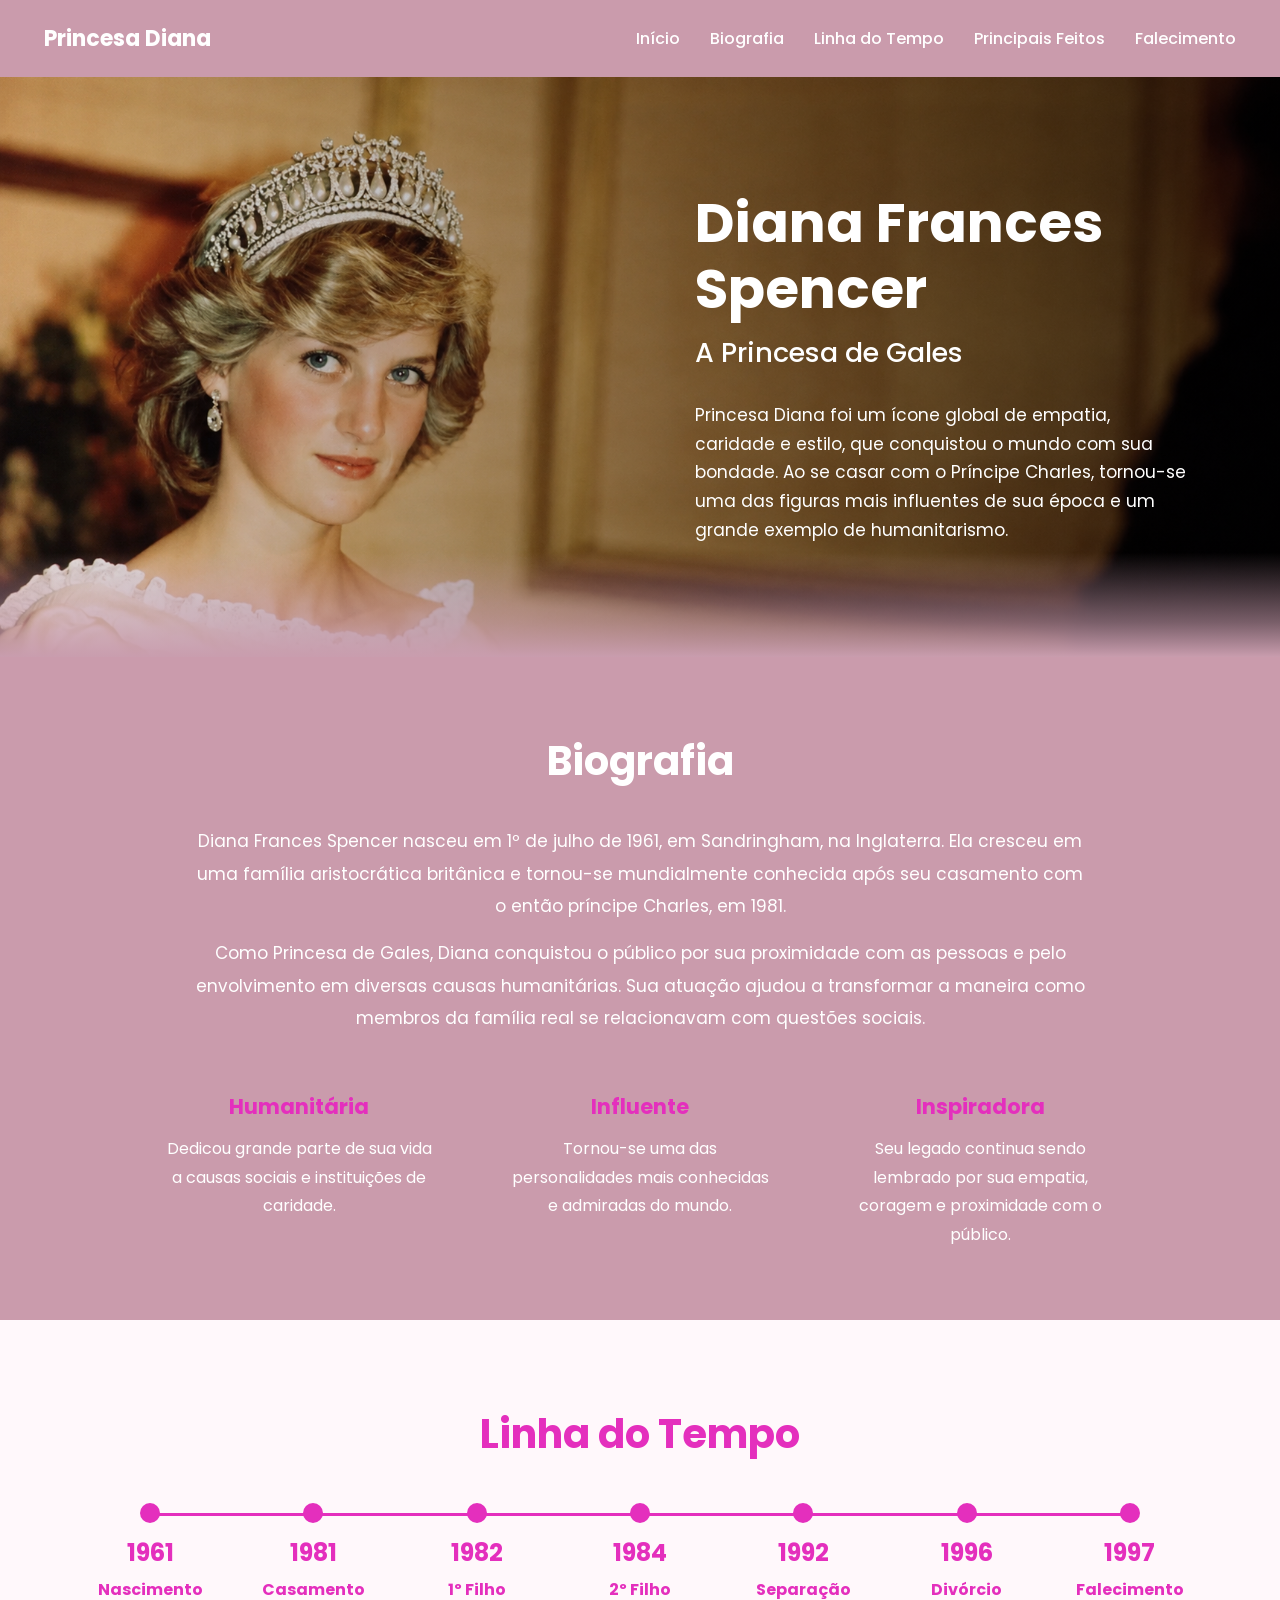
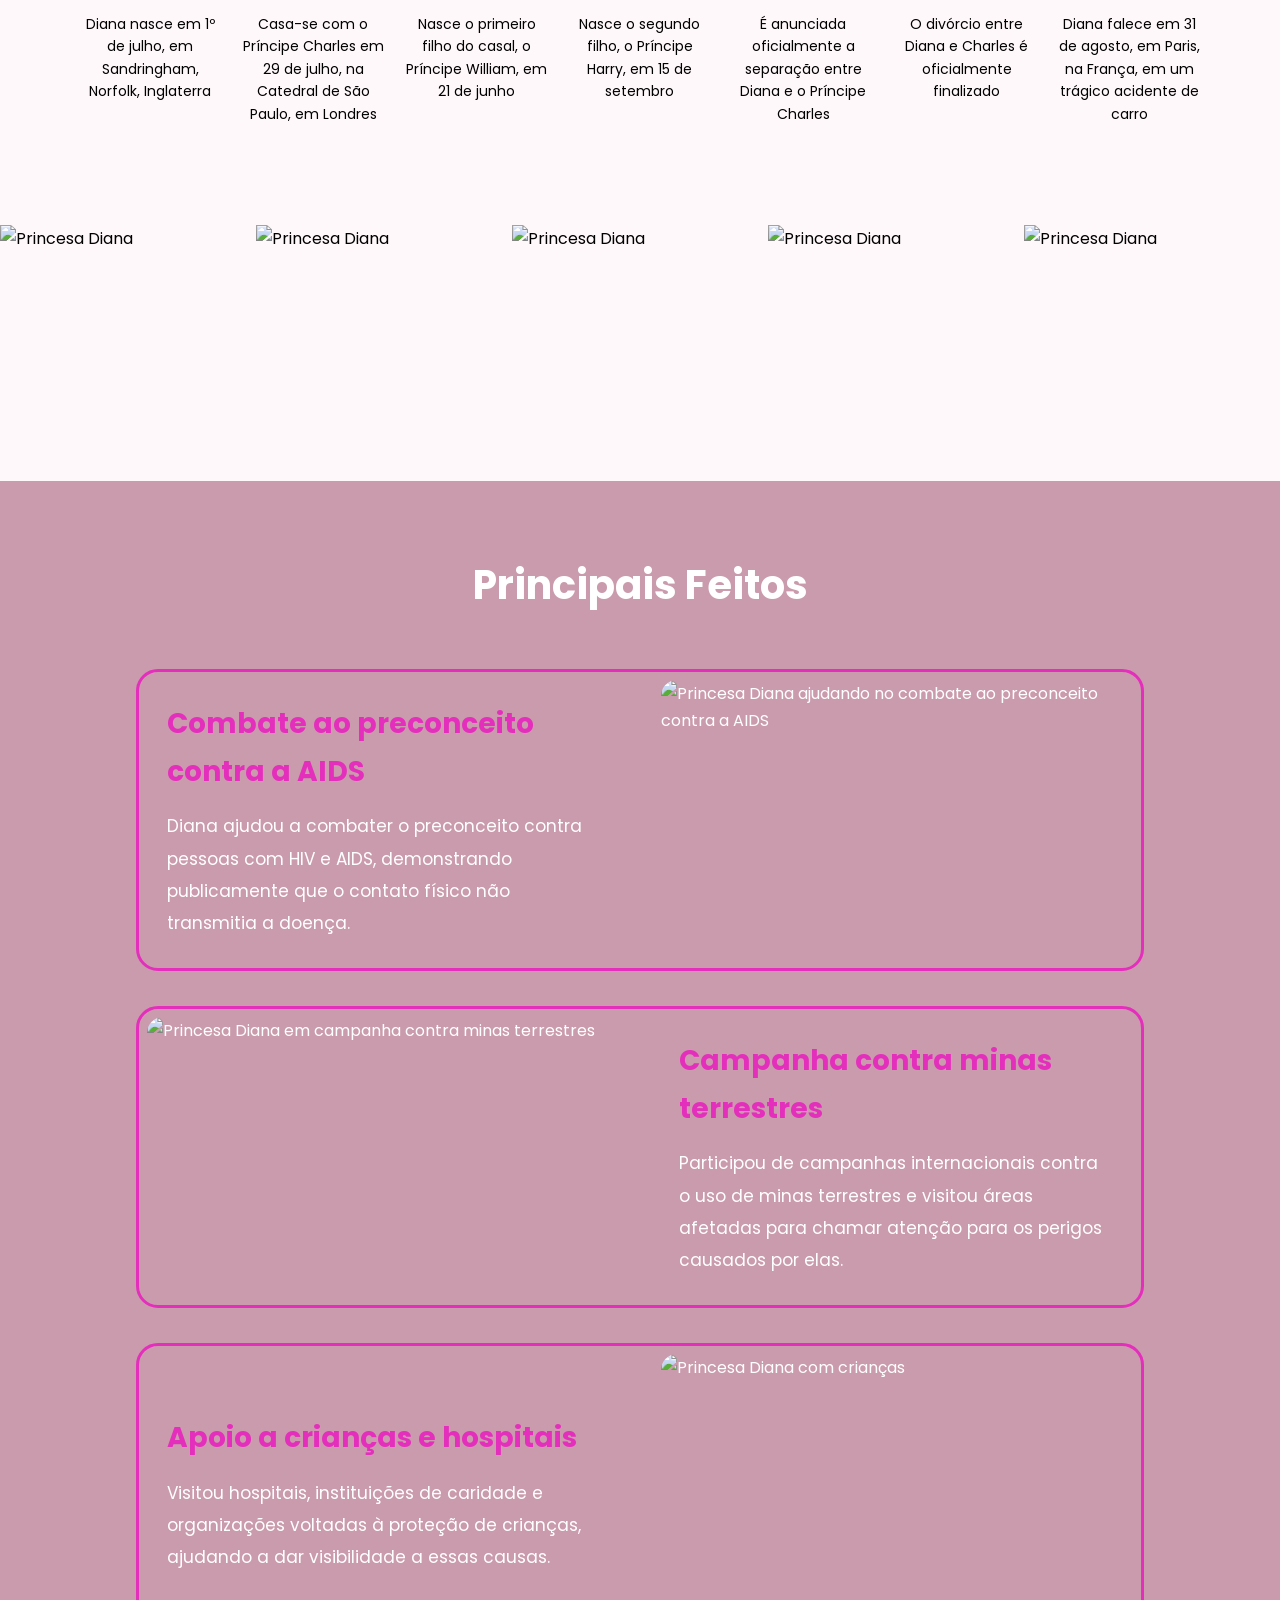
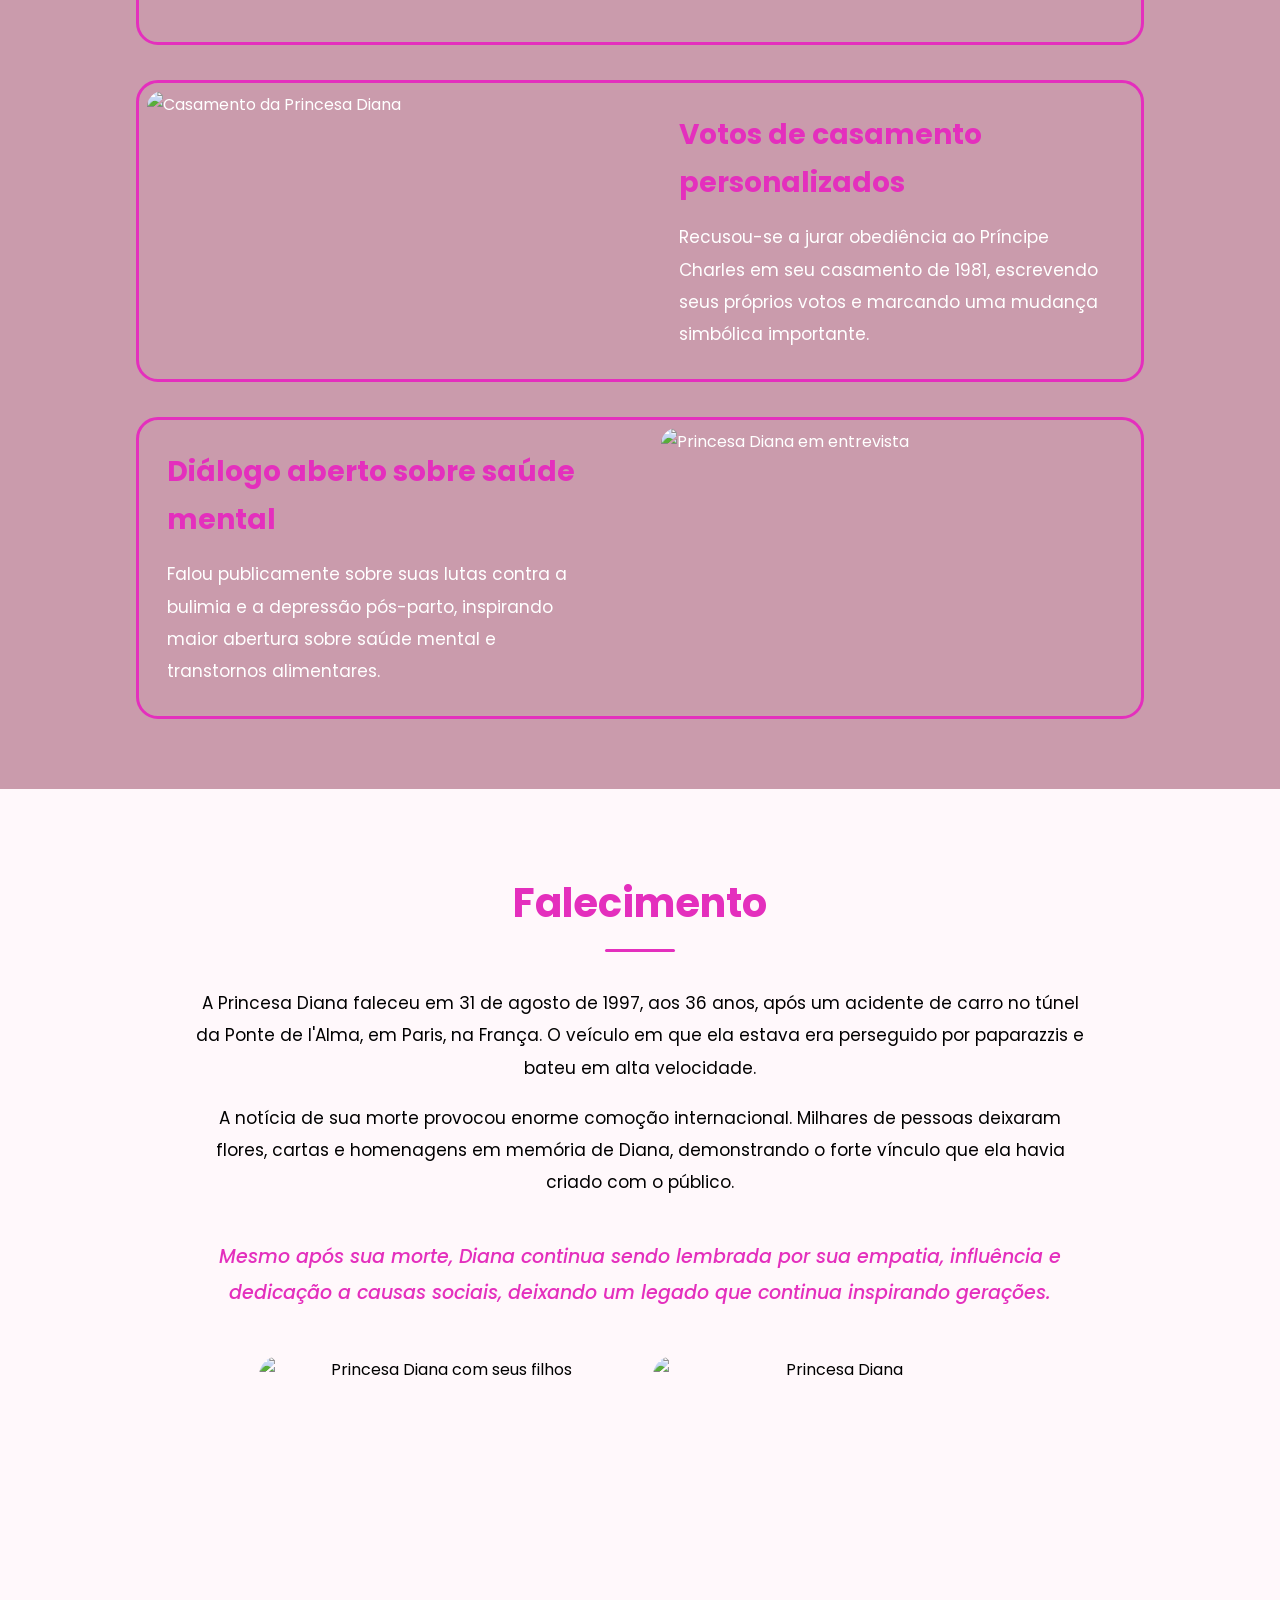
==== index.html @ 20a0e564 "Rename index-html-atividade3.html to index.html" ====
<!DOCTYPE html>
<html lang="pt-br">

<head>
    <meta charset="UTF-8">
    <meta name="viewport" content="width=device-width, initial-scale=1.0">

    <title>Princesa Diana</title>

    <link rel="stylesheet" href="style-css-atividade3.css">

    <!-- Google Fonts -->
    <link rel="preconnect" href="https://fonts.googleapis.com">
    <link rel="preconnect" href="https://fonts.gstatic.com" crossorigin>

    <link
        href="https://fonts.googleapis.com/css2?family=Poppins:wght@400;500;600;700&display=swap"
        rel="stylesheet"
    >
</head>

<body>

    <!-- CABEÇALHO -->
    <header>

        <h1>Princesa Diana</h1>

        <nav>
            <a href="#inicio">Início</a>
            <a href="#biografia">Biografia</a>
            <a href="#linhadotempo">Linha do Tempo</a>
            <a href="#feitos">Principais Feitos</a>
            <a href="#falecimento">Falecimento</a>
        </nav>

    </header>


    <main>

        <!-- APRESENTAÇÃO -->
        <section id="inicio" class="inicio">

            <div class="texto-apresentacao">

                <h1>Diana Frances Spencer</h1>

                <h2>A Princesa de Gales</h2>

                <p>
                    Princesa Diana foi um ícone global de empatia, caridade
                    e estilo, que conquistou o mundo com sua bondade.
                    Ao se casar com o Príncipe Charles, tornou-se uma das
                    figuras mais influentes de sua época e um grande exemplo
                    de humanitarismo.
                </p>

            </div>

        </section>


        <!-- BIOGRAFIA -->
        <section id="biografia" class="biografia">

            <h2>Biografia</h2>

            <div class="texto-biografia">

                <p>
                    Diana Frances Spencer nasceu em 1º de julho de 1961,
                    em Sandringham, na Inglaterra. Ela cresceu em uma família
                    aristocrática britânica e tornou-se mundialmente conhecida
                    após seu casamento com o então príncipe Charles, em 1981.
                </p>

                <p>
                    Como Princesa de Gales, Diana conquistou o público por sua
                    proximidade com as pessoas e pelo envolvimento em diversas
                    causas humanitárias. Sua atuação ajudou a transformar a
                    maneira como membros da família real se relacionavam com
                    questões sociais.
                </p>

            </div>


            <div class="destaques-biografia">

                <div class="destaque">

                    <h3>Humanitária</h3>

                    <p>
                        Dedicou grande parte de sua vida a causas sociais
                        e instituições de caridade.
                    </p>

                </div>


                <div class="destaque">

                    <h3>Influente</h3>

                    <p>
                        Tornou-se uma das personalidades mais conhecidas
                        e admiradas do mundo.
                    </p>

                </div>


                <div class="destaque">

                    <h3>Inspiradora</h3>

                    <p>
                        Seu legado continua sendo lembrado por sua empatia,
                        coragem e proximidade com o público.
                    </p>

                </div>

            </div>

        </section>


        <!-- LINHA DO TEMPO -->
<section id="linhadotempo" class="linhadotempo">

    <h2>Linha do Tempo</h2>

    <div class="timeline">

        <div class="evento">
            <div class="bolinha"></div>

            <h3>1961</h3>
            <h4>Nascimento</h4>

            <p>
                Diana nasce em 1º de julho, em Sandringham,
                Norfolk, Inglaterra
            </p>
        </div>


        <div class="evento">
            <div class="bolinha"></div>

            <h3>1981</h3>
            <h4>Casamento</h4>

            <p>
                Casa-se com o Príncipe Charles em 29 de julho,
                na Catedral de São Paulo, em Londres
            </p>
        </div>


        <div class="evento">
            <div class="bolinha"></div>

            <h3>1982</h3>
            <h4>1º Filho</h4>

            <p>
                Nasce o primeiro filho do casal,
                o Príncipe William, em 21 de junho
            </p>
        </div>


        <div class="evento">
            <div class="bolinha"></div>

            <h3>1984</h3>
            <h4>2º Filho</h4>

            <p>
                Nasce o segundo filho,
                o Príncipe Harry, em 15 de setembro
            </p>
        </div>


        <div class="evento">
            <div class="bolinha"></div>

            <h3>1992</h3>
            <h4>Separação</h4>

            <p>
                É anunciada oficialmente a separação
                entre Diana e o Príncipe Charles
            </p>
        </div>


        <div class="evento">
            <div class="bolinha"></div>

            <h3>1996</h3>
            <h4>Divórcio</h4>

            <p>
                O divórcio entre Diana e Charles
                é oficialmente finalizado
            </p>
        </div>


        <div class="evento">
            <div class="bolinha"></div>

            <h3>1997</h3>
            <h4>Falecimento</h4>

            <p>
                Diana falece em 31 de agosto,
                em Paris, na França, em um trágico acidente de carro
            </p>
        </div>

    </div>

</section>

<!-- GALERIA -->
<section class="galeria">

    <img
        src="https://blogger.googleusercontent.com/img/b/R29vZ2xl/AVvXsEgV_-WC-Y9lqdz4ePpiONSs0OyWYzkN6RGBciy7n0z_o96aWuB1ZzEbhYBw2hey-Yr7R-EsmqJgiyttWc_KDy0WjPPPBeyjDZvGcPxnbuWxohETWzq5oM4gBq33fvW2crlX0wZoBtRcsOoq/s1600/diana.jpg"
        alt="Princesa Diana"
        class="foto1"
    >

    <img
        src="https://acervo.oglobo.globo.com/incoming/21776997-0be-a3b/imagemHorizontalFotogaleria/foto4.jpg"
        alt="Princesa Diana"
        class="foto2"
    >

    <img
        src="https://acervo.oglobo.globo.com/incoming/9762817-b7c-2a5/imagemVerticalFotogaleria/foto2.jpg"
        alt="Princesa Diana"
        class="foto3"
    >

      <img
        src="https://peopleenespanol.com/thmb/kC-4543fN4zmTm_2VKKo8UBNajg=/1500x0/filters:no_upscale():max_bytes(150000):strip_icc()/gettyimages-52101728-f893e682f40e41eb892e5aacca12cb39.jpg"
        alt="Princesa Diana"
        class="foto4"
    >

    <img
        src="https://www.shutterstock.com/editorial/image-editorial/M2T7g711M2T6c84dMzcy/princess-diana-sao-paulo-orphanage-holding-child-440nw-184369d.jpg"
        alt="Princesa Diana"
        class="foto5"
    >

    

</section>


<!-- PRINCIPAIS FEITOS -->
<section id="feitos" class="feitos">

    <h2>Principais Feitos</h2>

    <div class="feitos-lista">

        <div class="feito-bloco">
            <div class="feito-texto">
                <h3>Combate ao preconceito contra a AIDS</h3>
                <p>
                    Diana ajudou a combater o preconceito contra pessoas com HIV e AIDS,
                    demonstrando publicamente que o contato físico não transmitia a doença.
                </p>
            </div>

            <div class="feito-imagem">
                <img src="https://aventurasnahistoria.com.br/wp-content/uploads/diana_aids_capa.jpg" alt="Princesa Diana ajudando no combate ao preconceito contra a AIDS">
            </div>
        </div>


        <div class="feito-bloco inverso">
            <div class="feito-texto">
                <h3>Campanha contra minas terrestres</h3>
                <p>
                    Participou de campanhas internacionais contra o uso de minas terrestres
                    e visitou áreas afetadas para chamar atenção para os perigos causados por elas.
                </p>
            </div>

            <div class="feito-imagem">
                <img src="https://s2.glbimg.com/jjFvteejEd5XpwdW0Wnbza5J6WU=/e.glbimg.com/og/ed/f/original/2022/08/31/landmine.jpg" alt="Princesa Diana em campanha contra minas terrestres">
            </div>
        </div>


        <div class="feito-bloco">
            <div class="feito-texto">
                <h3>Apoio a crianças e hospitais</h3>
                <p>
                    Visitou hospitais, instituições de caridade e organizações voltadas
                    à proteção de crianças, ajudando a dar visibilidade a essas causas.
                </p>
            </div>

            <div class="feito-imagem">
                <img src="https://acervo.oglobo.globo.com/incoming/21776997-0be-a3b/imagemHorizontalFotogaleria/foto4.jpg" alt="Princesa Diana com crianças">
            </div>
        </div>


        <div class="feito-bloco inverso">
            <div class="feito-texto">
                <h3>Votos de casamento personalizados</h3>
                <p>
                    Recusou-se a jurar obediência ao Príncipe Charles em seu casamento de 1981,
                    escrevendo seus próprios votos e marcando uma mudança simbólica importante.
                </p>
            </div>

            <div class="feito-imagem">
                <img src="https://encrypted-tbn0.gstatic.com/images?q=tbn:ANd9GcRqbaSPaxzK-7koASTGVwlEXhNeiPADoJA3aoYLay8-Ka7VDzglwNLGaDo&s=10" alt="Casamento da Princesa Diana">
            </div>
        </div>


        <div class="feito-bloco">
            <div class="feito-texto">
                <h3>Diálogo aberto sobre saúde mental</h3>
                <p>
                    Falou publicamente sobre suas lutas contra a bulimia e a depressão pós-parto,
                    inspirando maior abertura sobre saúde mental e transtornos alimentares.
                </p>
            </div>

            <div class="feito-imagem">
                <img src="https://s2-oglobo.glbimg.com/yDIKP-AQtOykNVeaC5aEJoqsERA=/20x0:953x539/888x0/smart/filters:strip_icc()/i.s3.glbimg.com/v1/AUTH_da025474c0c44edd99332dddb09cabe8/internal_photos/bs/2022/x/B/sLe4ElSCuVzvN3KvY3Rw/diana.png" alt="Princesa Diana em entrevista">
            </div>
        </div>

    </div>

</section>

<!-- FALECIMENTO -->
<section id="falecimento" class="falecimento">

    <h2>Falecimento</h2>

    <div class="conteudo-falecimento">

        <p>
            A Princesa Diana faleceu em 31 de agosto de 1997, aos 36 anos,
            após um acidente de carro no túnel da Ponte de l'Alma, em Paris,
            na França. O veículo em que ela estava era perseguido por paparazzis e bateu em alta velocidade.
        </p>

        <p>
            A notícia de sua morte provocou enorme comoção internacional. Milhares de pessoas deixaram flores, cartas e homenagens em memória de Diana, demonstrando o forte vínculo que ela havia criado com o público.
        </p>

    

        <p class="frase-final">
    Mesmo após sua morte, Diana continua sendo lembrada por sua empatia, influência e dedicação a causas sociais, deixando um legado que continua inspirando gerações.
</p>


    <div class="fotos-falecimento">

    <img
        src="https://s2-epocanegocios.glbimg.com/rBcQZf1g9mS3OhFdKBl0mZfEz4k=/0x0:1024x717/984x0/smart/filters:strip_icc()/i.s3.glbimg.com/v1/AUTH_e536e40f1baf4c1a8bf1ed12d20577fd/internal_photos/bs/2023/u/H/sJpWGKT2eNhisTPwLArg/diana1.jpg"
        alt="Princesa Diana com seus filhos"
        class="foto-falecimento"
    >

    <img
        src="https://encrypted-tbn0.gstatic.com/images?q=tbn:ANd9GcRzIh2yWj1Dw92z3nWkQrGSS_r_TCRvRSUK1skLB-NKoFEw--F7YvBPn2U&s=10"
        alt="Princesa Diana"
        class="foto-falecimento foto-falecimento-2"
    >

</div>


</section>

    </main>

<script type="module" src="https://static.cloudflareinsights.com/beacon.min.js/v4513226cdae34746b4dedf0b4dfa099e1781791509496" integrity="sha512-ZE9pZaUXND66v380QUtch/5sE9tPFh2zg45pR2PB0CVkCtOREv2AJKkSidISWkysEuQ0EH8faUU5du78bx87UQ==" data-cf-beacon='{"version":"2024.11.0","token":"7d0ccda05ae540b3a853134880d75fc8","r":1}' crossorigin="anonymous"></script>
</body>

</html>
---- style-css-atividade3.css ----
/* CONFIGURAÇÕES GERAIS */

* {
    margin: 0;
    padding: 0;
    box-sizing: border-box;
}

html {
    scroll-behavior: smooth;
}

body {
    font-family: "Poppins", sans-serif;
    background-color: #fff8fb;
    color: #000;
    line-height: 1.7;
}


/* CABEÇALHO */

header {
    background-color: #ca9bac;

    display: flex;
    justify-content: space-between;
    align-items: center;

    padding: 20px 44px;
}

header h1 {
    font-size: 22px;
    font-weight: 700;
    color: white;
}

nav {
    display: flex;
    align-items: center;
    gap: 30px;
}

nav a {
    color: white;
    text-decoration: none;

    font-size: 16px;
    font-weight: 500;
}

nav a:hover {
    color: #e42fbd;
}


/* SEÇÃO INÍCIO */

.inicio {
    min-height: 580px;

    display: flex;
    justify-content: flex-end;
    align-items: center;

    padding: 60px 90px;

    background-image:
linear-gradient(
    to bottom,
    transparent 82%,
    rgba(201, 157, 174, 0.6) 94%,
    rgb(201, 157, 174) 100%
),
        
        linear-gradient(
            to right,
            rgba(0, 0, 0, 0.05),
            rgba(0, 0, 0, 0.65)
        ),
        url("diana.png");

    background-size: cover;
    background-position: center;
    background-repeat: no-repeat;
}
/* TEXTO DA APRESENTAÇÃO */

.texto-apresentacao {
    width: 45%;
    max-width: 550px;

    color: white;
}

.texto-apresentacao h1 {
    font-size: 55px;
    line-height: 1.2;

    margin-bottom: 8px;

    color: white;
}

.texto-apresentacao h2 {
    font-size: 27px;
    font-weight: 500;

    margin-bottom: 25px;

    color: white;
}

.texto-apresentacao p {
    font-size: 17px;

    color: white;
}


/* BIOGRAFIA */

.biografia {
    background-color: #ca9bac;
    color: white;

    padding: 70px 80px;

    text-align: center;
}


/* TÍTULO DA BIOGRAFIA */

.biografia h2 {
    font-size: 40px;

    margin-bottom: 30px;
}


/* TEXTO PRINCIPAL DA BIOGRAFIA */

.texto-biografia {
    width: 80%;
    max-width: 1000px;

    margin: 0 auto 55px auto;
}

.texto-biografia p {
    font-size: 17px;
    line-height: 1.9;

    text-align: center;

    margin-bottom: 15px;
}


/* DESTAQUES DA BIOGRAFIA */

.destaques-biografia {
    width: 85%;
    max-width: 1100px;

    margin: 0 auto;

    display: flex;
    justify-content: center;
    align-items: flex-start;

    gap: 70px;
}

.destaque {
    width: 30%;

    text-align: center;
}

.destaque h3 {
    font-size: 21px;

    margin-bottom: 10px;

    color: #e42fbd;
}

.destaque p {
    font-size: 16px;
    line-height: 1.8;

    text-align: center;
}

/* LINHA DO TEMPO */

.linhadotempo {
    background-color: #fff8fb;

    text-align: center;

    padding: 80px 0 100px 0;
}

.linhadotempo h2 {
    font-size: 40px;
    color: #e42fbd;

    margin-bottom: 35px;
}


/* CONTAINER DA LINHA DO TEMPO */

.timeline {
    width: 88%;
    max-width: 1250px;

    margin: 0 auto;

    display: flex;
    justify-content: space-between;
    align-items: flex-start;

    position: relative;
}


/* LINHA HORIZONTAL */

.timeline::before {
    content: "";

    position: absolute;

    top: 10px;
    left: 6%;
    right: 6%;

    height: 3px;

    background-color: #e42fbd;
}


/* CADA EVENTO */

.evento {
    width: 13%;

    position: relative;

    text-align: center;
}


/* BOLINHAS */

.bolinha {
    width: 20px;
    height: 20px;

    background-color: #e42fbd;

    border-radius: 50%;

    margin: 0 auto 10px auto;

    position: relative;
    z-index: 1;
}


/* ANO */

.evento h3 {
    font-size: 24px;

    color: #e42fbd;

    margin-bottom: 2px;
}


/* TÍTULO DO EVENTO */

.evento h4 {
    font-size: 16px;

    color: #e42fbd;

    margin-bottom: 10px;
}


/* TEXTO DOS EVENTOS */

.evento p {
    font-size: 14px;
    line-height: 1.6;

    color: #000;

    text-align: center;
}

/* GALERIA DE FOTOS */

.galeria {
    width: 100%;

    display: flex;

    margin: 0;
    padding: 0;

    overflow: hidden;
}

.galeria img {
    width: 20%;
    aspect-ratio: 1 / 1;

    object-fit: cover;

    display: block;
}

.foto2 {
    object-position: top;
}

.foto3 {
    object-position: top;
}

.foto4 {
    object-position: top;
}

/* PRINCIPAIS FEITOS */

.feitos {
    background-color: #ca9bac;

    padding: 70px 80px;

    color: white;
}

.feitos h2 {
    font-size: 40px;

    margin-bottom: 50px;

    text-align: center;
}


/* LISTA DOS FEITOS */

.feitos-lista {
    width: 90%;
    max-width: 1200px;

    margin: 0 auto;

    display: flex;
    flex-direction: column;

    gap: 35px;
}


/* CADA BLOCO */

.feito-bloco {
    display: flex;
    align-items: center;
    justify-content: space-between;

    gap: 40px;

    border: 3px solid #e42fbd;
    border-radius: 22px;

    padding: 8px;

    overflow: hidden;
}


/* BLOCO INVERTIDO */

.feito-bloco.inverso {
    flex-direction: row-reverse;
}


/* TEXTO */

.feito-texto {
    width: 50%;

    padding: 20px;
}

.feito-texto h3 {
    font-size: 28px;

    color: #e42fbd;

    margin-bottom: 15px;
}

.feito-texto p {
    font-size: 17px;
    line-height: 1.9;

    color: white;
}


/* IMAGEM */

.feito-imagem {
    width: 50%;
}

.feito-imagem img {
    width: 100%;
    height: 280px;

    object-fit: cover;

    display: block;

    border-radius: 16px;
}

/* FALECIMENTO */

.falecimento {
    background-color: #fff8fb;

    padding: 80px 80px 90px 80px;

    text-align: center;
}

.falecimento h2 {
    font-size: 40px;

    color: #e42fbd;

    margin-bottom: 15px;
}

.falecimento h2::after {
    content: "";

    display: block;

    width: 70px;
    height: 3px;

    background-color: #e42fbd;

    margin: 12px auto 35px auto;

    border-radius: 5px;
}

.conteudo-falecimento {
    width: 80%;
    max-width: 1000px;

    margin: 0 auto;
}

.conteudo-falecimento p {
    font-size: 17px;
    line-height: 1.9;

    color: #000;

    text-align: center;

    margin-bottom: 18px;
}

.conteudo-falecimento .frase-final {
    margin-top: 40px;

    font-size: 19px;
    font-style: italic;
    font-weight: 500;

    color: #e42fbd;
}

.fotos-falecimento {
    width: 85%;
    max-width: 1000px;

    margin: 45px auto 0 auto;

    display: flex;
    flex-direction: row;
    justify-content: center;
    align-items: center;

    gap: 25px;
}

.foto-falecimento {
    width: 50%;
    height: 380px;

    object-fit: cover;
    object-position: center;

    border-radius: 20px;

    display: block;
}

.foto-falecimento-2 {
    object-position: 20% center;
}
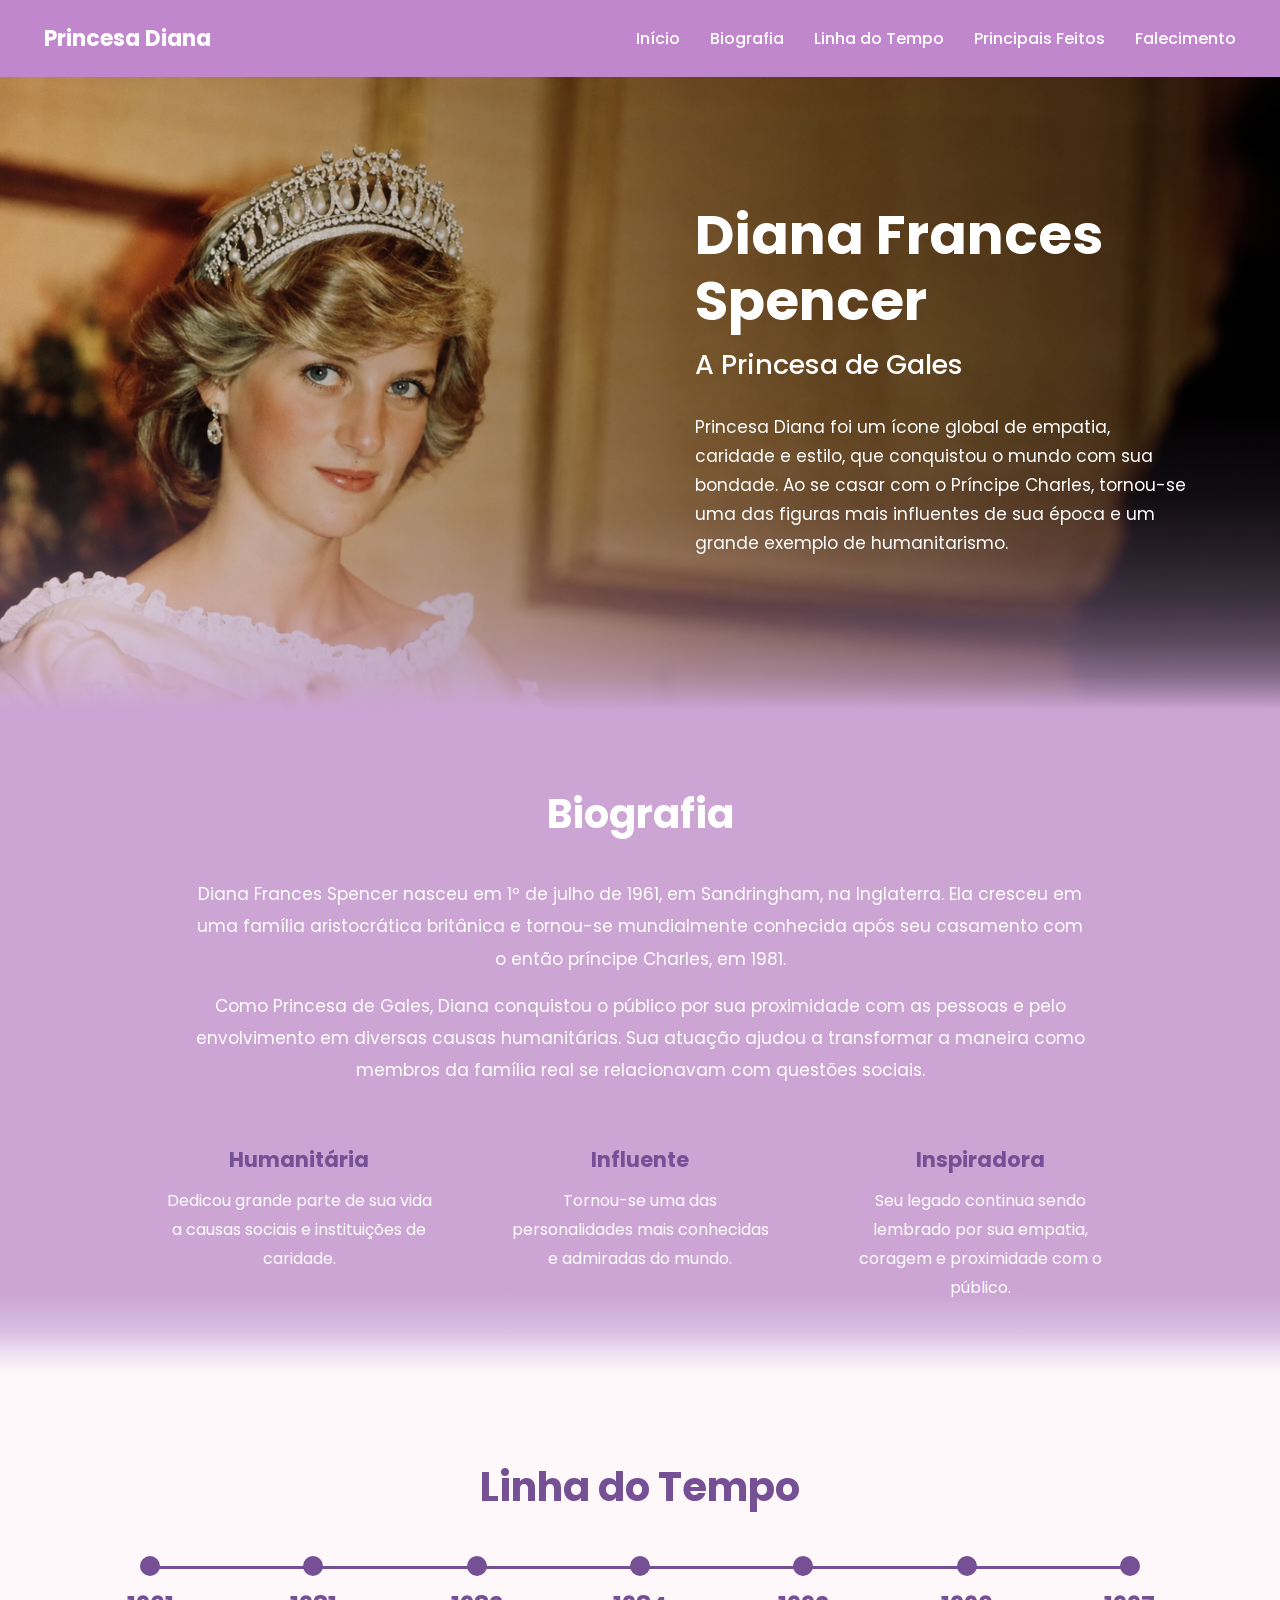
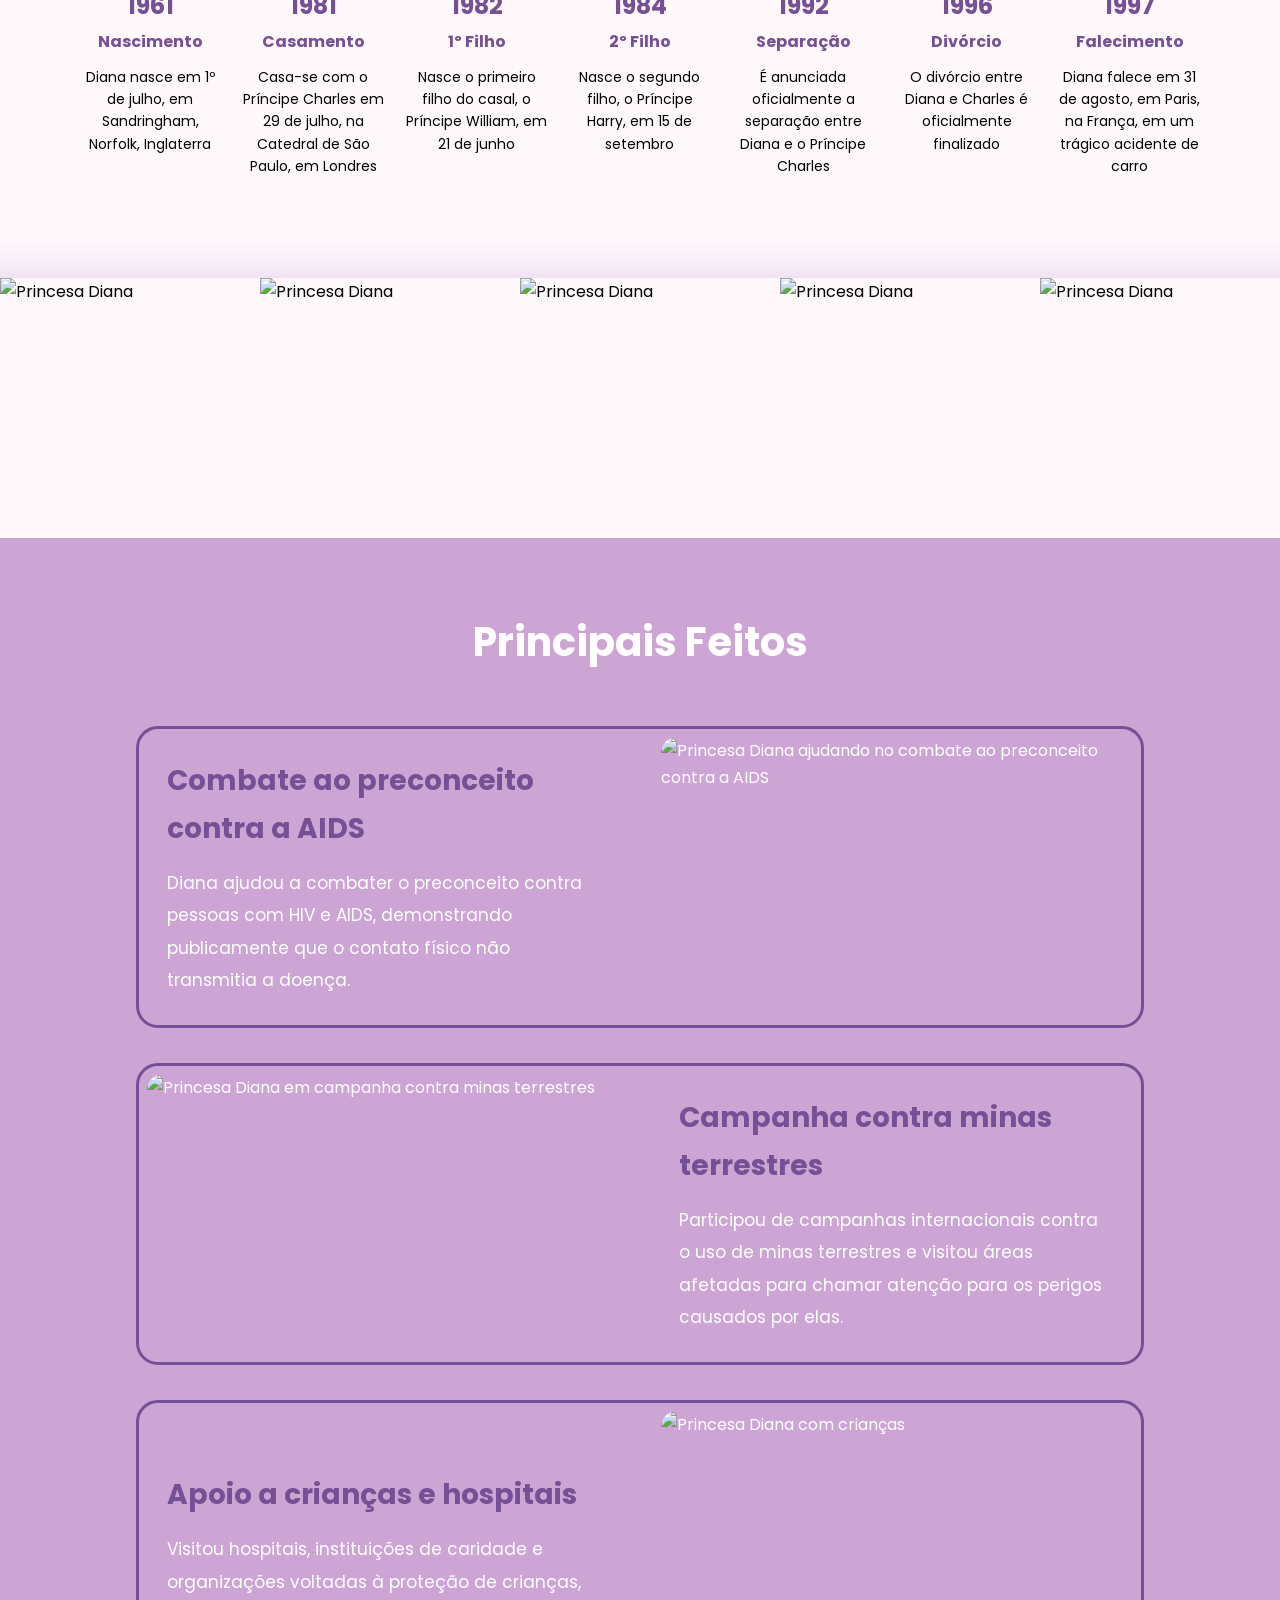
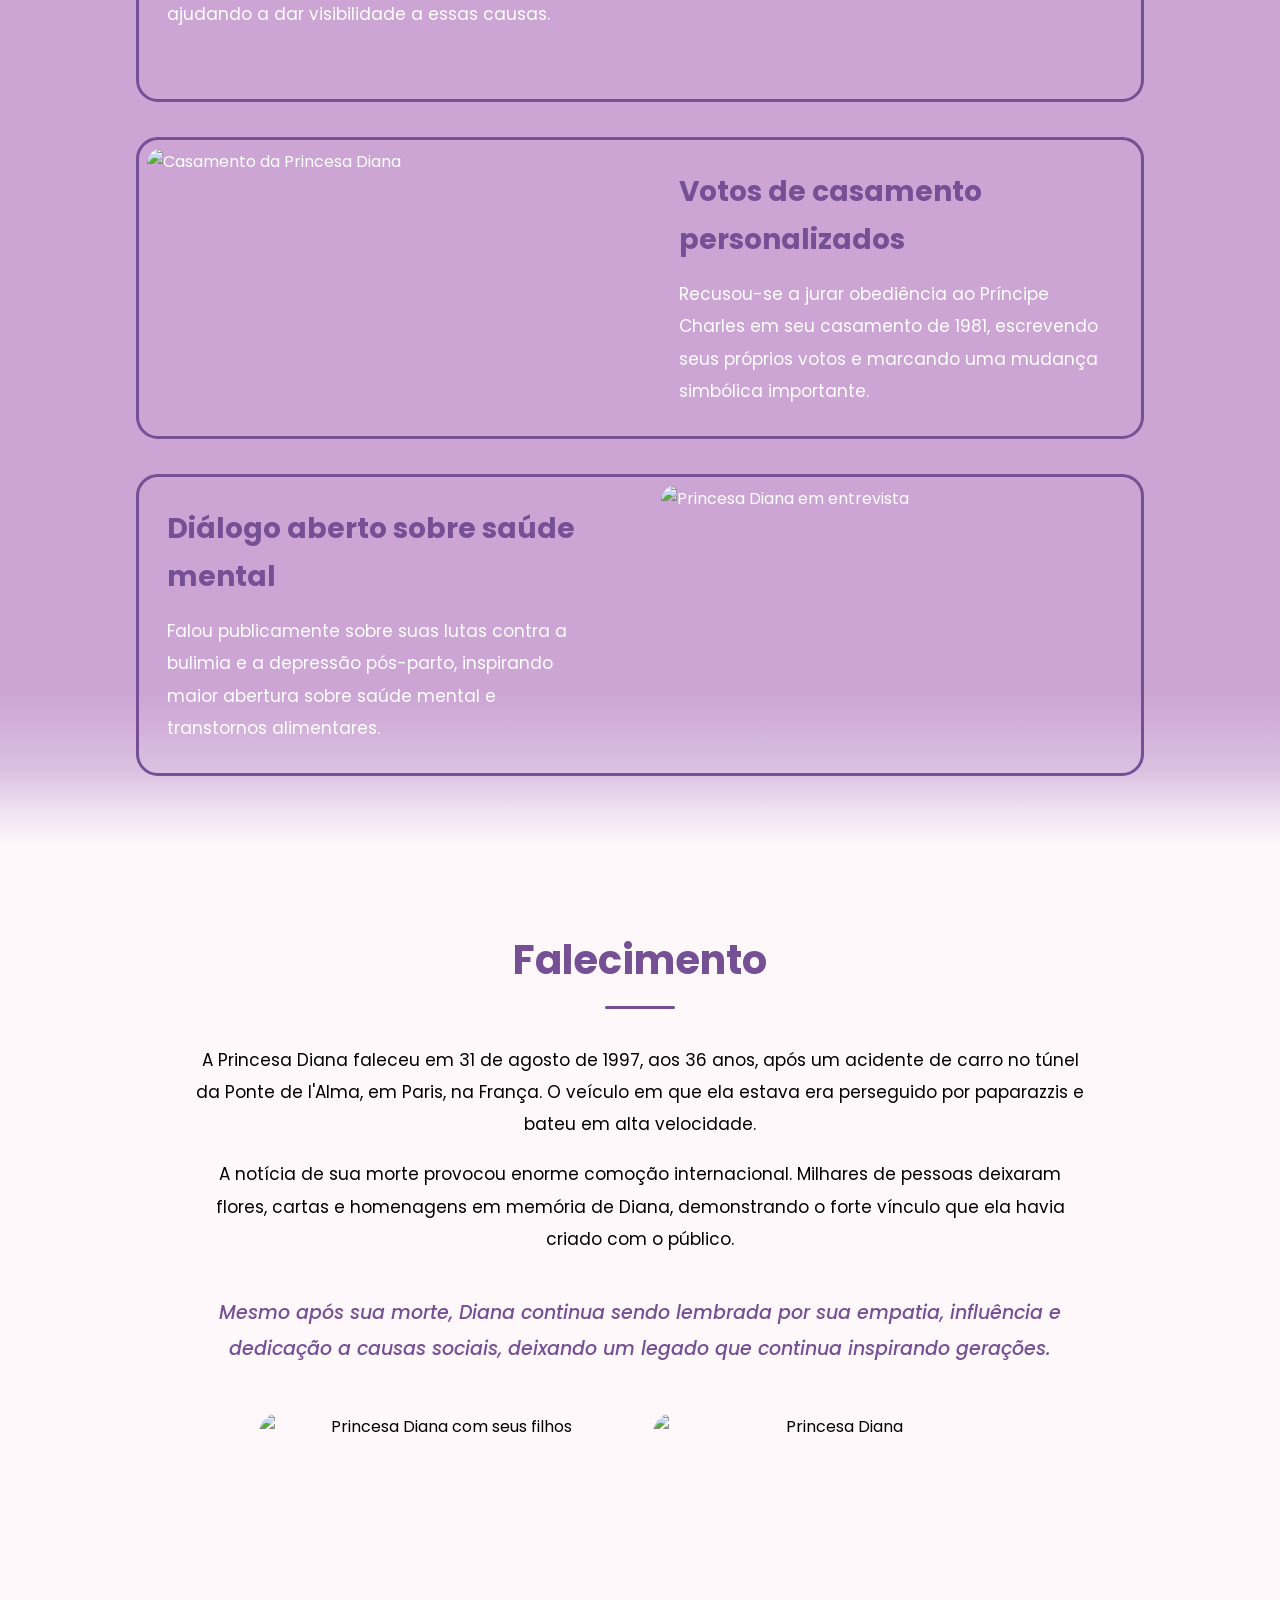
==== commit c6737818: "Improve layout, navigation and visual effects" ====
--- a/index.html
+++ b/index.html
@@ -7,7 +7,7 @@
 
     <title>Princesa Diana</title>
 
-    <link rel="stylesheet" href="style-css-atividade3.css">
+    <link rel="stylesheet" href="style.css">
 
     <!-- Google Fonts -->
     <link rel="preconnect" href="https://fonts.googleapis.com">
@@ -24,8 +24,7 @@
     <!-- CABEÇALHO -->
     <header>
 
-        <h1>Princesa Diana</h1>
-
+<h1><a href="#inicio">Princesa Diana</a></h1>
         <nav>
             <a href="#inicio">Início</a>
             <a href="#biografia">Biografia</a>
@@ -232,37 +231,74 @@
 <!-- GALERIA -->
 <section class="galeria">
 
-    <img
-        src="https://blogger.googleusercontent.com/img/b/R29vZ2xl/AVvXsEgV_-WC-Y9lqdz4ePpiONSs0OyWYzkN6RGBciy7n0z_o96aWuB1ZzEbhYBw2hey-Yr7R-EsmqJgiyttWc_KDy0WjPPPBeyjDZvGcPxnbuWxohETWzq5oM4gBq33fvW2crlX0wZoBtRcsOoq/s1600/diana.jpg"
-        alt="Princesa Diana"
-        class="foto1"
-    >
-
-    <img
-        src="https://acervo.oglobo.globo.com/incoming/21776997-0be-a3b/imagemHorizontalFotogaleria/foto4.jpg"
-        alt="Princesa Diana"
-        class="foto2"
-    >
-
-    <img
-        src="https://acervo.oglobo.globo.com/incoming/9762817-b7c-2a5/imagemVerticalFotogaleria/foto2.jpg"
-        alt="Princesa Diana"
-        class="foto3"
-    >
-
-      <img
-        src="https://peopleenespanol.com/thmb/kC-4543fN4zmTm_2VKKo8UBNajg=/1500x0/filters:no_upscale():max_bytes(150000):strip_icc()/gettyimages-52101728-f893e682f40e41eb892e5aacca12cb39.jpg"
-        alt="Princesa Diana"
-        class="foto4"
-    >
-
-    <img
-        src="https://www.shutterstock.com/editorial/image-editorial/M2T7g711M2T6c84dMzcy/princess-diana-sao-paulo-orphanage-holding-child-440nw-184369d.jpg"
-        alt="Princesa Diana"
-        class="foto5"
-    >
-
-    
+    <div class="carrossel">
+        <div class="carrossel-track">
+
+            <img
+                src="https://blogger.googleusercontent.com/img/b/R29vZ2xl/AVvXsEgV_-WC-Y9lqdz4ePpiONSs0OyWYzkN6RGBciy7n0z_o96aWuB1ZzEbhYBw2hey-Yr7R-EsmqJgiyttWc_KDy0WjPPPBeyjDZvGcPxnbuWxohETWzq5oM4gBq33fvW2crlX0wZoBtRcsOoq/s1600/diana.jpg"
+                alt="Princesa Diana"
+                class="foto1"
+            >
+
+            <img
+                src="https://acervo.oglobo.globo.com/incoming/21776997-0be-a3b/imagemHorizontalFotogaleria/foto4.jpg"
+                alt="Princesa Diana"
+                class="foto2"
+            >
+
+            <img
+                src="https://acervo.oglobo.globo.com/incoming/9762817-b7c-2a5/imagemVerticalFotogaleria/foto2.jpg"
+                alt="Princesa Diana"
+                class="foto3"
+            >
+
+            <img
+                src="https://peopleenespanol.com/thmb/kC-4543fN4zmTm_2VKKo8UBNajg=/1500x0/filters:no_upscale():max_bytes(150000):strip_icc()/gettyimages-52101728-f893e682f40e41eb892e5aacca12cb39.jpg"
+                alt="Princesa Diana"
+                class="foto4"
+            >
+
+            <img
+                src="https://www.shutterstock.com/editorial/image-editorial/M2T7g711M2T6c84dMzcy/princess-diana-sao-paulo-orphanage-holding-child-440nw-184369d.jpg"
+                alt="Princesa Diana"
+                class="foto5"
+            >
+
+
+            <!-- REPETIÇÃO DAS FOTOS PARA O MOVIMENTO CONTÍNUO -->
+
+            <img
+                src="https://blogger.googleusercontent.com/img/b/R29vZ2xl/AVvXsEgV_-WC-Y9lqdz4ePpiONSs0OyWYzkN6RGBciy7n0z_o96aWuB1ZzEbhYBw2hey-Yr7R-EsmqJgiyttWc_KDy0WjPPPBeyjDZvGcPxnbuWxohETWzq5oM4gBq33fvW2crlX0wZoBtRcsOoq/s1600/diana.jpg"
+                alt="Princesa Diana"
+                class="foto1"
+            >
+
+            <img
+                src="https://acervo.oglobo.globo.com/incoming/21776997-0be-a3b/imagemHorizontalFotogaleria/foto4.jpg"
+                alt="Princesa Diana"
+                class="foto2"
+            >
+
+            <img
+                src="https://acervo.oglobo.globo.com/incoming/9762817-b7c-2a5/imagemVerticalFotogaleria/foto2.jpg"
+                alt="Princesa Diana"
+                class="foto3"
+            >
+
+            <img
+                src="https://peopleenespanol.com/thmb/kC-4543fN4zmTm_2VKKo8UBNajg=/1500x0/filters:no_upscale():max_bytes(150000):strip_icc()/gettyimages-52101728-f893e682f40e41eb892e5aacca12cb39.jpg"
+                alt="Princesa Diana"
+                class="foto4"
+            >
+
+            <img
+                src="https://www.shutterstock.com/editorial/image-editorial/M2T7g711M2T6c84dMzcy/princess-diana-sao-paulo-orphanage-holding-child-440nw-184369d.jpg"
+                alt="Princesa Diana"
+                class="foto5"
+            >
+
+        </div>
+    </div>
 
 </section>
 
--- a/style.css
+++ b/style.css
@@ -0,0 +1,599 @@
+/* CONFIGURAÇÕES GERAIS */
+
+* {
+    margin: 0;
+    padding: 0;
+    box-sizing: border-box;
+}
+
+html {
+    scroll-behavior: smooth;
+}
+
+body {
+    font-family: "Poppins", sans-serif;
+    background-color: #fff8fb;
+    color: #000;
+    line-height: 1.7;
+
+    
+}
+
+
+/* CABEÇALHO */
+
+header {
+    position: fixed;
+    top: 0;
+    left: 0;
+    width: 100%;
+    z-index: 1000;
+
+    background-color: #c187cc;
+
+    display: flex;
+    justify-content: space-between;
+    align-items: center;
+
+    padding: 20px 44px;
+}
+
+header h1 {
+    font-size: 22px;
+    font-weight: 700;
+}
+
+header h1 a {
+    color: white;
+    text-decoration: none;
+}
+
+nav {
+    display: flex;
+    align-items: center;
+    gap: 30px;
+}
+
+nav a {
+    color: white;
+    text-decoration: none;
+
+    font-size: 16px;
+    font-weight: 500;
+}
+
+nav a:hover {
+    color: #932fe4;
+}
+
+/* INÍCIO */
+
+.inicio {
+    min-height: 660px;
+
+    display: flex;
+    justify-content: flex-end;
+    align-items: center;
+
+    padding: 60px 90px;
+
+    background-image:
+        linear-gradient(
+            to bottom,
+            transparent 55%,
+            rgba(204, 165, 212, 0.08) 68%,
+            rgba(204, 165, 212, 0.18) 76%,
+            rgba(204, 165, 212, 0.30) 84%,
+            rgba(204, 165, 212, 0.45) 90%,
+            rgba(204, 165, 212, 0.65) 95%,
+            rgba(204, 165, 212, 0.85) 98%,
+            rgb(204, 165, 212) 100%
+        ),
+        linear-gradient(
+            to right,
+            rgba(0, 0, 0, 0.05),
+            rgba(0, 0, 0, 0.65)
+        ),
+        url("diana.png");
+
+    background-size: cover;
+    background-position: center;
+    background-repeat: no-repeat;
+
+    margin-top: 50px;
+     
+}
+
+
+/* TEXTO DA APRESENTAÇÃO */
+
+.texto-apresentacao {
+    width: 45%;
+    max-width: 550px;
+
+    color: white;
+}
+
+.texto-apresentacao h1 {
+    font-size: 55px;
+    line-height: 1.2;
+
+    margin-bottom: 8px;
+
+    color: white;
+}
+
+.texto-apresentacao h2 {
+    font-size: 27px;
+    font-weight: 500;
+
+    margin-bottom: 25px;
+
+    color: white;
+}
+
+.texto-apresentacao p {
+    font-size: 17px;
+
+    color: white;
+}
+
+
+/* BIOGRAFIA */
+
+.biografia {
+    background: linear-gradient(
+        to bottom,
+        #cca5d4 0%,
+        #cca5d4 88%,
+        #dcc0e2 94%,
+        #eee0f1 97%,
+        #fff8fb 100%
+    );
+
+    color: white;
+
+    padding: 70px 80px;
+
+    text-align: center;
+}
+
+
+/* TÍTULO DA BIOGRAFIA */
+
+.biografia h2 {
+    font-size: 40px;
+
+    margin-bottom: 30px;
+}
+
+
+/* TEXTO PRINCIPAL DA BIOGRAFIA */
+
+.texto-biografia {
+    width: 80%;
+    max-width: 1000px;
+
+    margin: 0 auto 55px auto;
+}
+
+.texto-biografia p {
+    font-size: 17px;
+    line-height: 1.9;
+
+    text-align: center;
+
+    margin-bottom: 15px;
+}
+
+
+/* DESTAQUES DA BIOGRAFIA */
+
+.destaques-biografia {
+    width: 85%;
+    max-width: 1100px;
+
+    margin: 0 auto;
+
+    display: flex;
+    justify-content: center;
+    align-items: flex-start;
+
+    gap: 70px;
+}
+
+.destaque {
+    width: 30%;
+
+    text-align: center;
+}
+
+.destaque h3 {
+    font-size: 21px;
+
+    margin-bottom: 10px;
+
+    color: #765094;
+}
+
+.destaque p {
+    font-size: 16px;
+    line-height: 1.8;
+
+    text-align: center;
+}
+
+
+/* LINHA DO TEMPO */
+
+.linhadotempo {
+    background: linear-gradient(
+        to bottom,
+        #fff8fb 0%,
+        #fff8fb 92%,
+        #f8f0f8 96%,
+        #f1e2f3 100%
+    );
+
+    text-align: center;
+
+    padding: 80px 0 100px 0;
+}
+
+.linhadotempo h2 {
+    font-size: 40px;
+    color: #765094;
+
+    margin-bottom: 35px;
+}
+
+
+/* CONTAINER DA LINHA DO TEMPO */
+
+.timeline {
+    width: 88%;
+    max-width: 1250px;
+
+    margin: 0 auto;
+
+    display: flex;
+    justify-content: space-between;
+    align-items: flex-start;
+
+    position: relative;
+}
+
+
+/* LINHA HORIZONTAL */
+
+.timeline::before {
+    content: "";
+
+    position: absolute;
+
+    top: 10px;
+    left: 6%;
+    right: 6%;
+
+    height: 3px;
+
+    background-color: #765094;
+}
+
+
+/* CADA EVENTO */
+
+.evento {
+    width: 13%;
+
+    position: relative;
+
+    text-align: center;
+}
+
+
+/* BOLINHAS */
+
+.bolinha {
+    width: 20px;
+    height: 20px;
+
+    background-color: #765094;
+
+    border-radius: 50%;
+
+    margin: 0 auto 10px auto;
+
+    position: relative;
+    z-index: 1;
+}
+
+
+/* ANO */
+
+.evento h3 {
+    font-size: 24px;
+
+    color: #765094;
+
+    margin-bottom: 2px;
+}
+
+
+/* TÍTULO DO EVENTO */
+
+.evento h4 {
+    font-size: 16px;
+
+    color: #765094;
+
+    margin-bottom: 10px;
+}
+
+
+/* TEXTO DOS EVENTOS */
+
+.evento p {
+    font-size: 14px;
+    line-height: 1.6;
+
+    color: #000;
+
+    text-align: center;
+}
+
+
+/* GALERIA DE FOTOS */
+
+.galeria {
+    width: 100%;
+
+    margin: 0;
+    padding: 0;
+
+    overflow: hidden;
+}
+
+.carrossel {
+    width: 100%;
+    overflow: hidden;
+}
+
+.carrossel-track {
+    display: flex;
+    width: max-content;
+
+    animation: deslizar 25s linear infinite;
+}
+
+.carrossel-track img {
+    width: 260px;
+    height: 260px;
+
+    object-fit: cover;
+
+    display: block;
+    flex-shrink: 0;
+}
+
+.foto2 {
+    object-position: top;
+}
+
+.foto3 {
+    object-position: top;
+}
+
+.foto4 {
+    object-position: top;
+}
+
+@keyframes deslizar {
+    from {
+        transform: translateX(0);
+    }
+
+    to {
+        transform: translateX(-50%);
+    }
+}
+
+
+/* PRINCIPAIS FEITOS */
+
+.feitos {
+    background: linear-gradient(
+        to bottom,
+        #cca5d4 0%,
+        #cca5d4 92%,
+        #dbc0e1 96%,
+        #eee0f1 98%,
+        #fff8fb 100%
+    );
+
+    padding: 70px 80px;
+
+    color: white;
+}
+
+.feitos h2 {
+    font-size: 40px;
+
+    margin-bottom: 50px;
+
+    text-align: center;
+}
+
+
+/* LISTA DOS FEITOS */
+
+.feitos-lista {
+    width: 90%;
+    max-width: 1200px;
+
+    margin: 0 auto;
+
+    display: flex;
+    flex-direction: column;
+
+    gap: 35px;
+}
+
+
+/* CADA BLOCO */
+
+.feito-bloco {
+    display: flex;
+    align-items: center;
+    justify-content: space-between;
+
+    gap: 40px;
+
+    border: 3px solid #765094;
+    border-radius: 22px;
+
+    padding: 8px;
+
+    overflow: hidden;
+}
+
+
+/* BLOCO INVERTIDO */
+
+.feito-bloco.inverso {
+    flex-direction: row-reverse;
+}
+
+
+/* TEXTO */
+
+.feito-texto {
+    width: 50%;
+
+    padding: 20px;
+}
+
+.feito-texto h3 {
+    font-size: 28px;
+
+    color: #765094;
+
+    margin-bottom: 15px;
+}
+
+.feito-texto p {
+    font-size: 17px;
+    line-height: 1.9;
+
+    color: white;
+}
+
+
+/* IMAGEM */
+
+.feito-imagem {
+    width: 50%;
+}
+
+.feito-imagem img {
+    width: 100%;
+    height: 280px;
+
+    object-fit: cover;
+
+    display: block;
+
+    border-radius: 16px;
+}
+
+
+/* FALECIMENTO */
+
+.falecimento {
+    background-color: #fff8fb;
+
+    padding: 80px 80px 90px 80px;
+
+    text-align: center;
+}
+
+.falecimento h2 {
+    font-size: 40px;
+
+    color: #765094;
+
+    margin-bottom: 15px;
+}
+
+.falecimento h2::after {
+    content: "";
+
+    display: block;
+
+    width: 70px;
+    height: 3px;
+
+    background-color: #765094;
+
+    margin: 12px auto 35px auto;
+
+    border-radius: 5px;
+}
+
+.conteudo-falecimento {
+    width: 80%;
+    max-width: 1000px;
+
+    margin: 0 auto;
+}
+
+.conteudo-falecimento p {
+    font-size: 17px;
+    line-height: 1.9;
+
+    color: #000;
+
+    text-align: center;
+
+    margin-bottom: 18px;
+}
+
+.conteudo-falecimento .frase-final {
+    margin-top: 40px;
+
+    font-size: 19px;
+    font-style: italic;
+    font-weight: 500;
+
+    color: #765094;
+}
+
+.fotos-falecimento {
+    width: 85%;
+    max-width: 1000px;
+
+    margin: 45px auto 0 auto;
+
+    display: flex;
+    flex-direction: row;
+    justify-content: center;
+    align-items: center;
+
+    gap: 25px;
+}
+
+.foto-falecimento {
+    width: 50%;
+    height: 380px;
+
+    object-fit: cover;
+    object-position: center;
+
+    border-radius: 20px;
+
+    display: block;
+}
+
+.foto-falecimento-2 {
+    object-position: 20% center;
+}
